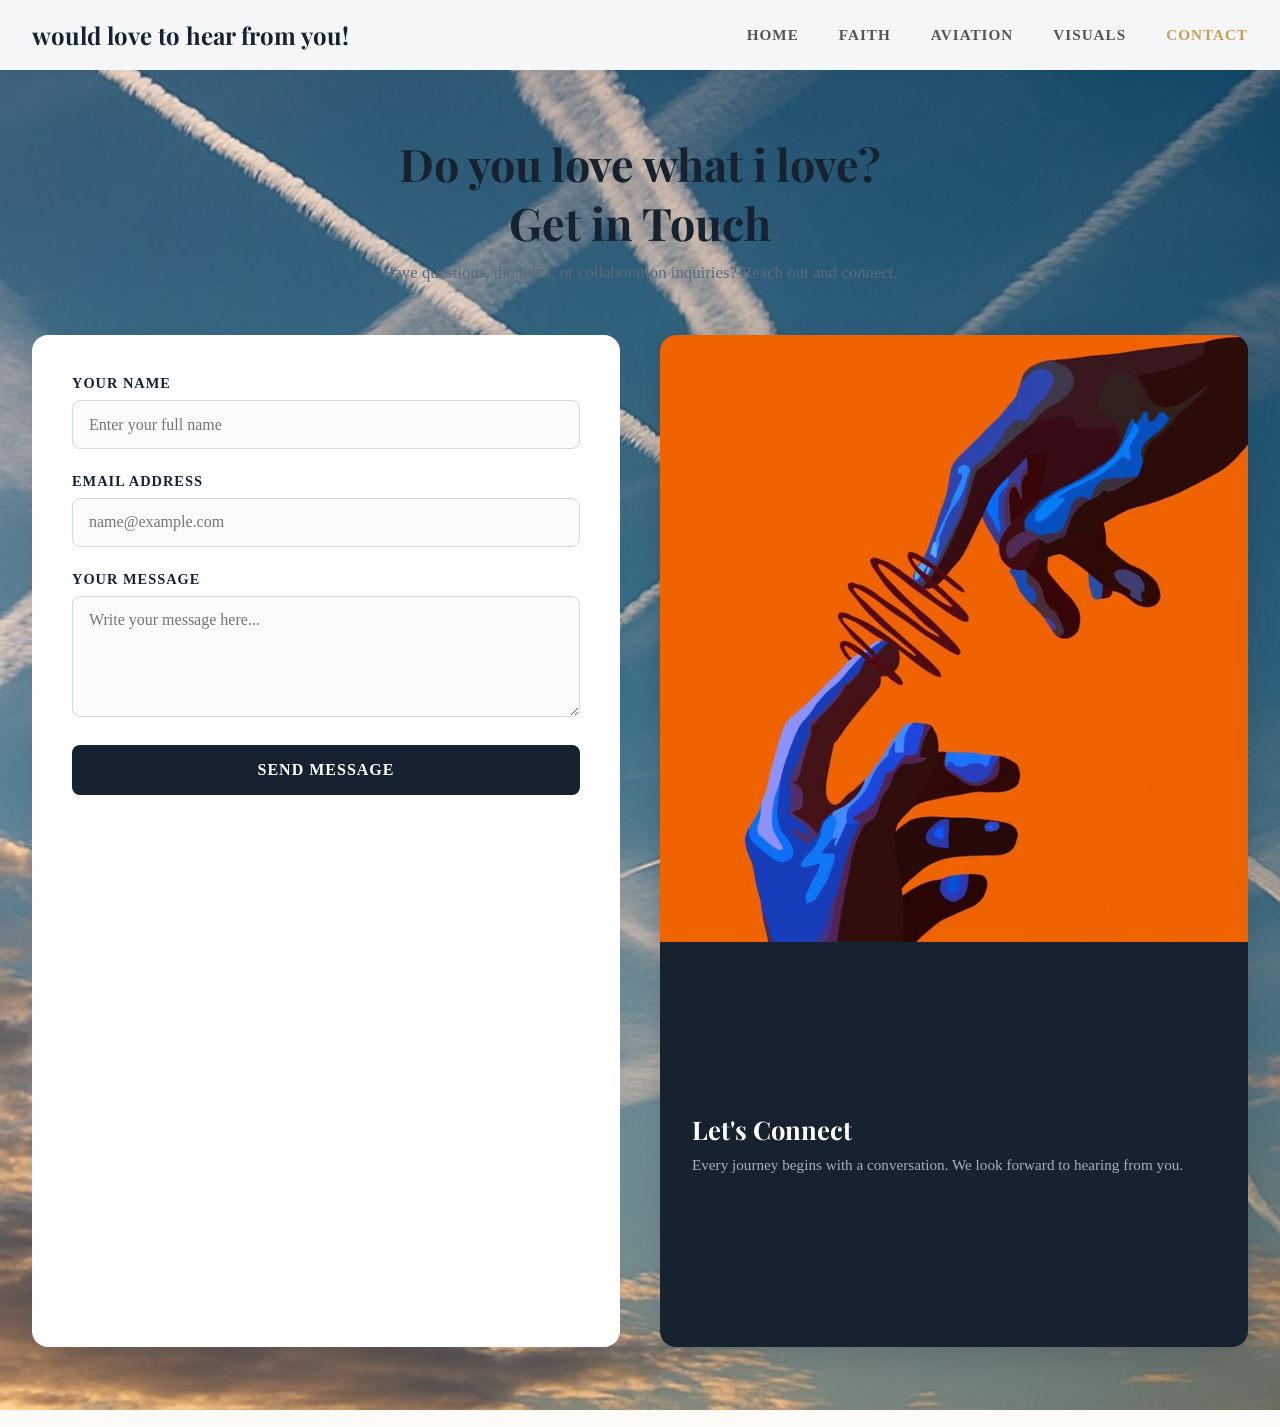
==== pages/contact.html @ ad24d4be "Add contact page and styling" ====
<!DOCTYPE html>
<html lang="en">
<head>
    <meta charset="UTF-8">
    <meta name="viewport" content="width=device-width, initial-scale=1.0">
    <title>Contact | would love to hear from you!</title>

    <!-- Google Fonts -->
    <link rel="preconnect" href="https://fonts.googleapis.com">
    <link rel="preconnect" href="https://fonts.gstatic.com" crossorigin>
    <link href="https://fonts.googleapis.com/css2?family=Playfair+Display:wght@500;600;700&display=swap" rel="stylesheet">

    <!-- Main CSS -->
    <link rel="stylesheet" href="../css/styles.css">
</head>
<body>

    <!-- =========================
         NAVIGATION BAR
         ========================= -->
    <nav class="main-nav">
        <div class="nav-container">
            <a href="../index.html" class="nav-logo">would love to hear from you!</a>
            
            <ul class="nav-links">
                <li><a href="../index.html">Home</a></li>
                <li><a href="faith.html">Faith</a></li>
                <li><a href="aviation.html">Aviation</a></li>
                <li><a href="visuals.html">Visuals</a></li>
                <li><a href="contact.html" class="active">Contact</a></li>
            </ul>
        </div>
    </nav>

    <!-- =========================
         CONTACT PAGE CONTENT
         ========================= -->
    <main>
        <section class="contact-container">
            
            <div class="contact-header">
                <h1>Do you love what i love?<br>Get in Touch</h1>
                <p>Have questions, thoughts, or collaboration inquiries? Reach out and connect.</p>
            </div>

            <div class="contact-grid">
                <!-- Contact Form Box -->
                <div class="contact-form-wrapper">
                    <form action="#" method="POST" class="contact-form">
                        <div class="form-group">
                            <label for="name">Your Name</label>
                            <input type="text" id="name" name="name" required placeholder="Enter your full name">
                        </div>

                        <div class="form-group">
                            <label for="email">Email Address</label>
                            <input type="email" id="email" name="email" required placeholder="name@example.com">
                        </div>

                        <div class="form-group">
                            <label for="message">Your Message</label>
                            <textarea id="message" name="message" rows="5" required placeholder="Write your message here..."></textarea>
                        </div>

                        <button type="submit" class="submit-btn">Send Message</button>
                    </form>
                </div>

                <!-- Image / Info Box -->
                <div class="contact-image-wrapper">
                    <img src="../images/contact-img.jpg" alt="Contact banner image">
                    <div class="contact-info-overlay">
                        <h3>Let's Connect</h3>
                        <p>Every journey begins with a conversation. We look forward to hearing from you.</p>
                    </div>
                </div>
            </div>

        </section>
    </main>

</body>
</html>
---- css/styles.css ----
@import url('https://fonts.googleapis.com/css2?family=Playfair+Display:ital,wght@0,400;0,600;1,400;1,600&display=swap');
* {
    margin: 0;
    padding: 0;
    box-sizing: border-box;
    font-family: 'Georgia', serif;
}

body {
    background-color: #fdfbf7;
    color: #2b2b2b;
}

/* 2. Hero Section (Full Screen Banner) */
.hero-section {
    position: relative;
    height: 100vh;
    display: flex;
    flex-direction: column;
    justify-content: space-between;
    padding: 2rem 4rem;
    color: #ffffff;
    /* Dark gradient over background photo */
    background: linear-gradient(rgba(0, 0, 0, 0.55), rgba(0, 0, 0, 0.55)), 
                url('../images/hero-bg.jpg') center/cover no-repeat #2a2a2a;
                background-position: center 0%;
}

/* 3. Navigation Header (Logo Left, Links Right) */
header {
    display: flex;
    justify-content: space-between;
    align-items: center;
    width: 100%;
    position: sticky;
    top: 0;
    z-index: 1000;
    background: rgba(68, 88, 92, 0.85);
}

.logo a {
    color: #ffffff;
    text-decoration: none;
    font-size: 1.2rem;
    font-weight: 600;
}

header nav ul {
    display: flex;
    list-style: none;
    gap: 2rem;
}

header nav a {
    color: #ffffff;
    text-decoration: none;
    font-size: 1rem;
    font-weight:600;
    opacity: 1;
    text-shadow: 2px 2px 5px rgba(0, 0, 0, 0.8);

    transition: opacity 0.3s;
}

header nav a:hover {
    opacity: 1;
}

/* 4. Hero Center Content */
.hero-content {
    text-align: center;
    max-width: 800px;
    margin: 0 auto;
    padding-bottom: 5rem;
}

.hero-content h1 {
    font-family: 'Playfair Display', Georgia, serif;
    font-size: 4.5rem;
    font-weight: 400;
    line-height: 1.1;
    letter-spacing: -0.5px;
    color: #ffffff;
    margin-bottom: 1.5rem;
}

/* Recreates the sweeping, high-fashion italics from the inspo image */
.hero-content h1 em {
    font-family: 'Playfair Display', Georgia, serif;
    font-style: italic;
    font-weight: 400;
}

.hero-content p {
    font-size: 1.1rem;
    opacity: 0.85;
    margin-bottom: 2rem;
    font-style: italic;
}

/* Hero Button */
.hero-btn {
    display: inline-block;
    padding: 0.8rem 2rem;
    border: 1px solid #ffffff;
    color: #ffffff;
    text-decoration: none;
    font-size: 0.9rem;
    transition: all 0.3s ease;
}

.hero-btn:hover {
    background-color: #ffffff;
    color: #000000;
}

/* 5. Light Section Below Hero */
.intro-section {
    display: flex;
    max-width: 1100px;
    margin: 0 auto;
    padding: 6rem 2rem;
    gap: 4rem;
}

.intro-heading {
    flex: 1;
}

.intro-heading h2 {
    font-size: 2.2rem;
    font-weight: 300;
}

.intro-body {
    flex: 2;
}

.lead-text {
    font-size: 1.3rem;
    line-height: 1.6;
    margin-bottom: 2rem;
}

.intro-details p {
    color: #1f1e1e;
    line-height: 1.7;
    margin-bottom: 1rem;
}
/* Styling for the container holding the logo */
.text-logo {
    color: #ffffff;
    text-decoration: none;
    font-family: 'Playfair Display', Georgia, serif;
    font-size: 1.4rem;
    font-weight: 600;
    letter-spacing: 1px;
    text-transform: uppercase;
}

.text-logo:hover {
    opacity: 0.8;
}
/* Site Footer */
footer {
    text-align: center;
    padding: 2.5rem 1rem;
    margin-top: 4rem;
    background: rgba(255, 255, 255, 0.85);
    backdrop-filter: blur(10px);
    border-top: 1px solid rgba(0, 0, 0, 0.08);
}

footer p {
    font-family: -apple-system, BlinkMacSystemFont, "Segoe UI", Roboto, sans-serif;
    font-size: 0.85rem;
    color: #666666;
    letter-spacing: 0.5px;
    margin: 0;
}

/* ==========================================
   AVIATION PAGE STYLES 
   ========================================== */

/* 1. Navigation Header */
header {
    background-color: #ffffff;
    border-bottom: 1px solid #eaeaea;
}

header nav a, 
.text-logo {
    color: #111111 !important;
    text-shadow: none !important;
}

header nav a.active-link {
    border-bottom: 2px solid #111111;
}

/* 2. White Title Banner & Pill Tag */
.page-banner {
    padding: 5rem 2rem 2rem 2rem;
    text-align: center;
    background-color: #ffffff;
    color: #111111;
}

.category-pill {
    display: inline-block;
    background-color: #4a6b7c;
    color: #ffffff;
    font-size: 0.75rem;
    font-weight: 600;
    padding: 0.35rem 1rem;
    border-radius: 20px;
    text-transform: lowercase;
    margin-bottom: 1.2rem;
}

.page-banner h1 {
    font-family: 'Playfair Display', Georgia, serif;
    font-size: 3.8rem;
    font-weight: 600;
    color: #111111;
    line-height: 1.1;
    letter-spacing: -1px;
    margin-bottom: 1rem;
}

.page-banner p {
    font-size: 1.05rem;
    color: #666666;
    max-width: 550px;
    margin: 0 auto;
}

/* 3. Interactive Hover Image Gallery */
.interactive-gallery {
    display: flex;
    justify-content: center;
    align-items: center;
    gap: 1rem;
    max-width: 1100px;
    margin: 3rem auto;
    height: 420px;
    padding: 0 1rem;
    background-color: #ffffff;
}

.gallery-card {
    position: relative;
    flex: 1;
    height: 320px;
    border-radius: 20px;
    overflow: hidden;
    cursor: pointer;
    transition: flex 0.5s cubic-bezier(0.25, 1, 0.5, 1), 
                height 0.5s cubic-bezier(0.25, 1, 0.5, 1), 
                box-shadow 0.3s ease;
}

.gallery-card img {
    width: 100%;
    height: 100%;
    object-fit: cover;
}

.card-label {
    position: absolute;
    bottom: 20px;
    left: 50%;
    transform: translateX(-50%);
    background: #ffffff;
    color: #111111;
    padding: 0.6rem 1.2rem;
    border-radius: 30px;
    font-size: 0.75rem;
    font-weight: 600;
    letter-spacing: 0.5px;
    text-transform: uppercase;
    white-space: nowrap;
    box-shadow: 0 4px 12px rgba(0, 0, 0, 0.15);
    opacity: 0;
    transition: opacity 0.3s ease;
}

.gallery-card:hover {
    flex: 2.8;
    height: 400px;
    box-shadow: 0 12px 30px rgba(0, 0, 0, 0.2);
}

.gallery-card:hover .card-label {
    opacity: 1;
}

/* 4. Text Content Section */
.content-container {
    background-color: #ffffff;
    max-width: 1000px;
    margin: 0 auto;
    padding: 2rem 2rem 5rem 2rem;
}

/* 5. Mobile Responsiveness */
@media (max-width: 768px) {
    .interactive-gallery {
    display: flex !important;
    flex-direction: row !important;
    justify-content: center;
    align-items: center;
    gap: 1rem;
    max-width: 1100px;
    margin: 3rem auto;
    height: 420px;
    padding: 0 1rem;
}
    

    .gallery-card,
    .gallery-card:hover {
        width: 100%;
        height: 220px;
        flex: none;
    }

    .card-label {
        opacity: 1;
    }
}
    /* Full-Page Background Image */
body {
    background-image: url('../images/sky-bg.jpeg'); /* Replace with your exact image file name */
    background-size: cover;          /* Scales the image to cover the entire viewport */
    background-position: center;     /* Centers the image on the screen */
    background-repeat: no-repeat;    /* Prevents the image from repeating/tiling */
    background-attachment: fixed;    /* Keeps the image still while the user scrolls */
    min-height: 100vh;

}

/* ==========================================
   faith PAGE STYLES 
   ========================================== */
/* Smooth Scroll */
html {
    scroll-behavior: smooth;
}

body.faith-page-body {
    background: linear-gradient(rgba(13, 19, 26, 0.75), rgba(13, 19, 26, 0.75)), 
                url('../images/pale-bg (3).jpg') center/cover no-repeat fixed !important;
    color: #ffffff;
    margin: 0;
    padding: 0;
}

/* Header Overlay */
.faith-header {
    position: absolute;
    top: 0;
    left: 0;
    width: 100%;
    display: flex;
    justify-content: space-between;
    align-items: center;
    padding: 1.8rem 3.5rem;
    z-index: 100;
    background: transparent;
}

.faith-header .logo a {
    color: #ffffff;
    font-size: 1.2rem;
    font-weight: 800;
    text-decoration: none;
    letter-spacing: 1.5px;
}

.faith-header nav {
    display: flex;
    gap: 1.8rem;
}

.faith-header nav a {
    color: #ffffff;
    text-decoration: none;
    font-weight: 700;
    font-size: 0.95rem;
}

.faith-header nav a.active {
    border-bottom: 2px solid #ffffff;
    padding-bottom: 2px;
}

/* Hero Section with Pale Fixed Background Photo */

.faith-hero {
    position: relative;
    width: 100%;
    min-height: 100vh; /* Changed from height: 100vh */
    padding: 6rem 1rem 3rem 1rem; /* Gives space for header and scroll button */
    overflow: visible;
    background: transparent;
    display: flex;
    flex-direction: column;
    justify-content: center;
    align-items: center;
    box-sizing: border-box;
}
    .hero-header-text {
    margin-top: 2rem;
}

.hero-header-text h1 {
    font-family: 'Playfair Display', Georgia, serif;
    font-size: 3.5rem;
    font-weight: 800;
    margin-bottom: 1.5rem;
    z-index: 20;
    position: relative;
    text-shadow: 0 4px 15px rgba(0,0,0,0.6);
}

/* Swipable Carousel Card Container */
.carousel-wrapper {
    position: relative;
    width: 85%;
    max-width: 500px;
    height: 420px;
    z-index: 20;
    display: flex;
    justify-content: center;
    align-items: flex-start;
}


.slide {
   position: absolute;
    top: 0;
    left: 0;
    width: 100%;
    height: 100%;
    overflow: visible;
    display: flex;
    justify-content: center;
    align-items: flex-start; /* Keeps the card anchored cleanly */
    opacity: 0;
    transition: opacity 0.6s ease-in-out;
    pointer-events: none;
}

.slide.active {
    opacity: 1;
    pointer-events: auto;
}

.slide-card {
    display: flex;
    flex-direction: column;
    align-items: center;
    width: 100%;
    position: relative; /* Enables z-index layering */
    z-index: 25;         /* Elevates card above triangles (z-index: 10) */
    overflow: visible;
}

.slide-card img {
    width: 100%;
    height: 300px;
    object-fit: cover;
    border-radius: 12px;
    box-shadow: 0 10px 30px rgba(0,0,0,0.6);
    flex-shrink: 0;
}

.card-label {
   margin-top: 1rem;
    background-color: #ffffff;
    color: #111111;
    font-size: 0.75rem;
    font-weight: 800;
    letter-spacing: 1.5px;
    padding: 0.6rem 1.6rem;
    border-radius: 50px;
    box-shadow: 0 4px 15px rgba(0,0,0,0.3);
    white-space: nowrap; /* Prevents text wrapping */
    position: relative;
    z-index: 30;
    flex-shrink: 0;
}

/* Arrows */
.arrow {
    position: absolute;
    top: 150px;
    transform: translateY(-50%);
    background: rgba(0, 0, 0, 0.6);
    color: #ffffff;
    border: none;
    font-size: 1.5rem;
    padding: 0.8rem 1rem;
    cursor: pointer;
    z-index: 30;
    border-radius: 8px;
    transition: background-color 0.3s;
}

.arrow:hover {
    background-color: #c5a059;
}

.prev-btn { left: -50px; }
.next-btn { right: -50px; }

/* Scroll Down Button */
.scroll-btn {
    position: relative;
    z-index: 20;
    margin-top: 1.5rem;
    background-color: #c5a059;
    color: #ffffff;
    padding: 0.75rem 2rem;
    font-size: 0.8rem;
    font-weight: 800;
    letter-spacing: 1.5px;
    border-radius: 50px;
    text-decoration: none;
    box-shadow: 0 4px 15px rgba(0, 0, 0, 0.4);
    transition: transform 0.2s, background 0.2s;
}

.scroll-btn:hover {
    background-color: #d8b268;
    transform: translateY(-3px);
}

/* Corner Triangles */
.triangle-left {
    position: absolute;
    bottom: 0;
    left: 0;
    width: 0;
    height: 0;
    border-bottom: 25vh solid #c5a059;
    border-right: 25vw solid transparent;
    z-index: 5;
    pointer-events: none;
}

.triangle-right {
    position: absolute;
    bottom: 0;
    right: 0;
    width: 0;
    height: 0;
    border-bottom: 25vh solid #c5a059;
    border-left: 25vw solid transparent;
    z-index: 5;
    pointer-events: none;
}

/* Bottom Gallery Section */
.faith-gallery-section {
    background: transparent;
    padding: 5rem 3rem 8rem 3rem;
    max-width: 1200px;
    margin: 0 auto;
    position: relative;
    z-index: 20;
}

.section-title {
    text-align: center;
    margin-bottom: 3.5rem;
}

.section-title h2 {
    font-family: 'Playfair Display', Georgia, serif;
    font-size: 2.5rem;
    letter-spacing: 1px;
    margin-bottom: 0.5rem;
}

.title-divider {
    width: 60px;
    height: 3px;
    background-color: #c5a059;
    margin: 0 auto;
}

.faith-grid {
    display: grid;
    grid-template-columns: repeat(auto-fit, minmax(260px, 1fr));
    gap: 2.5rem;
}

.grid-card {
    background-color: #16202c;
    border-radius: 12px;
    overflow: hidden;
    box-shadow: 0 8px 25px rgba(0, 0, 0, 0.3);
    transition: transform 0.3s ease;
}

.grid-card:hover {
    transform: translateY(-6px);
}

.img-wrapper {
    width: 100%;
    height: 220px;
    overflow: hidden;
}

.img-wrapper img {
    width: 100%;
    height: 100%;
    object-fit: cover;
}

.card-info {
    padding: 1.5rem;
}

.card-info h3 {
    font-family: 'Playfair Display', Georgia, serif;
    font-size: 1.3rem;
    margin-bottom: 0.6rem;
    color: #c5a059;
}

.card-info p {
    font-size: 0.9rem;
    line-height: 1.5;
    color: #c2c9d1;
    margin: 0;
}



/* ==========================================
   VISUALS PAGE STYLES 
   ========================================== */

/* ==========================================
   PAGE-SPECIFIC FULL BACKGROUND
   ========================================== */

html.page-visuals,
body.page-visuals {
    background-image: none !important;
    background-color: #f4f6f8;
    min-height: 100vh;
    margin: 0;
}

/* ==========================================
   NAVIGATION BAR
   ========================================== */

.main-nav {
    background-color: #f4f6f8;
    box-shadow: 0 2px 10px rgba(0, 0, 0, 0.03);
    position: sticky;
    top: 0;
    z-index: 1000;
}

.nav-container {
    max-width: 1280px;
    margin: 0 auto;
    padding: 1.2rem 2rem;
    display: flex;
    justify-content: space-between;
    align-items: center;
}

.nav-logo {
    font-family: 'Playfair Display', Georgia, serif;
    font-size: 1.5rem;
    font-weight: 700;
    color: #162230;
    text-decoration: none;
}

.nav-links {
    list-style: none;
    display: flex;
    gap: 2.5rem;
    margin: 0;
    padding: 0;
}

.nav-links a {
    text-decoration: none;
    color: #555555;
    font-size: 0.95rem;
    font-weight: 600;
    text-transform: uppercase;
    letter-spacing: 1px;
    transition: color 0.3s ease;
}

.nav-links a:hover,
.nav-links a.active {
    color: #c5a059;
}

/* ==========================================
   CLEAN TITLE HEADER (No dark block)
   ========================================== */

.page-header {
    text-align: center;
    padding: 40px 2rem 10px;
}

.page-header h1 {
    font-family: 'Playfair Display', Georgia, serif;
    font-size: 2.8rem;
    color: #162230;
    margin: 0.3rem 0 0 0;
}

/* ==========================================
   4-GRID CARDS (Positioned right at the top)
   ========================================== */

.visuals-bento-container {
    width: 90%;
    max-width: 1200px;
    margin: 20px auto 60px;
    display: grid;
    grid-template-columns: repeat(12, 1fr);
    gap: 28px;
}

.visual-card {
    background-color: #162230;
    border-radius: 16px;
    overflow: hidden;
    position: relative;
    display: flex;
    flex-direction: column;
    box-shadow: 0 10px 30px rgba(0, 0, 0, 0.3);
    transition: transform 0.35s ease, box-shadow 0.35s ease;
}

.span-8 {
    grid-column: span 8;
}

.span-4 {
    grid-column: span 4;
}

.visual-card:hover {
    transform: translateY(-6px);
    box-shadow: 0 15px 40px rgba(0, 0, 0, 0.45);
}

.visual-img-wrapper {
    width: 100%;
    height: 320px;
    overflow: hidden;
}

.visual-img-wrapper img {
    width: 100%;
    height: 100%;
    object-fit: cover;
    display: block;
    transition: transform 0.5s ease;
}

.visual-card:hover .visual-img-wrapper img {
    transform: scale(1.04);
}

.visual-card-info {
    padding: 1.6rem 1.8rem;
}

.visual-tag {
    display: inline-block;
    font-size: 0.68rem;
    font-weight: 800;
    letter-spacing: 2px;
    color: #c5a059;
    margin-bottom: 0.4rem;
}

.visual-card h3 {
    font-family: 'Playfair Display', Georgia, serif;
    font-size: 1.4rem;
    color: #ffffff;
    margin: 0 0 0.5rem 0;
}

.visual-card p {
    font-size: 0.88rem;
    line-height: 1.5;
    color: #a3b1c2;
    margin: 0;
}

/* ==========================================
   BOTTOM MEDIUM FEATURED CARD
   ========================================== */

/* PASTE THIS NEW BLOCK */
.visual-feature-section {
    width: 90%;
    max-width: 1200px;
    margin: 40px auto 80px;
    display: flex;
    flex-direction: column;
    gap: 28px;
}

/* 2 Vertical Cards Row */
.vertical-cards-row {
    display: grid;
    grid-template-columns: repeat(2, 1fr);
    gap: 28px;
}

.vertical-card .visual-img-wrapper {
    height: 360px;
}

/* 1 Horizontal Split Card */
.horizontal-split-card {
    display: grid;
    grid-template-columns: 1fr 1fr;
    align-items: center;
}

.horizontal-split-card .split-img-wrapper {
    width: 100%;
    height: 100%;
    min-height: 280px;
    overflow: hidden;
}

.horizontal-split-card .split-img-wrapper img {
    width: 100%;
    height: 100%;
    object-fit: cover;
    display: block;
    transition: transform 0.5s ease;
}

.horizontal-split-card:hover .split-img-wrapper img {
    transform: scale(1.04);
}

.split-card-info {
    padding: 2.5rem;
}

.split-card-info h3 {
    font-family: 'Playfair Display', Georgia, serif;
    font-size: 1.5rem;
    color: #ffffff;
    margin: 0.4rem 0 0.8rem 0;
}

.split-card-info p {
    font-size: 0.9rem;
    line-height: 1.6;
    color: #a3b1c2;
    margin: 0;
}

/* ==========================================
   RESPONSIVE (Tablet & Mobile)
   ========================================== */

@media (max-width: 900px) {
    .visuals-bento-container {
        grid-template-columns: repeat(2, 1fr);
    }

    .span-8,
    .span-4 {
        grid-column: span 1;
    }

    .page-header h1 {
        font-size: 2.2rem;
    }

    .nav-links {
        gap: 1.2rem;
    }

    .vertical-cards-row {
        grid-template-columns: 1fr;
    }

    .horizontal-split-card {
        grid-template-columns: 1fr;
    }

    .horizontal-split-card .split-img-wrapper {
        height: 240px;
    }

    .split-card-info {
        padding: 1.5rem;
    }
}
@media (max-width: 600px) {
    .nav-container {
        flex-direction: column;
        gap: 0.8rem;
    }

    .page-header {
        padding: 20px 1rem 0;
    }

    .page-header h1 {
        font-size: 1.8rem;
    }

    .visuals-bento-container {
        grid-template-columns: 1fr;
        gap: 1.2rem;
        margin-bottom: 40px;
    }

    .visual-img-wrapper {
        height: 250px;
    }
}
/* ==========================================
   CONTACT PAGE STYLES
   ========================================== */

.contact-container {
    max-width: 1280px;
    margin: 0 auto;
    padding: 4rem 2rem 5rem 2rem;
}

.contact-header {
    text-align: center;
    max-width: 600px;
    margin: 0 auto 3rem auto;
}

.contact-header h1 {
    font-family: 'Playfair Display', Georgia, serif;
    font-size: 2.8rem;
    color: #162230;
    margin: 0 0 0.5rem 0;
}

.contact-header p {
    font-size: 1.05rem;
    color: #5a6b7c;
    margin: 0;
    line-height: 1.6;
}

.contact-grid {
    display: grid;
    grid-template-columns: 1fr 1fr;
    gap: 2.5rem;
    align-items: stretch;
}

.contact-form-wrapper {
    background-color: #ffffff;
    padding: 2.5rem;
    border-radius: 16px;
    box-shadow: 0 10px 30px rgba(0, 0, 0, 0.05);
}

.form-group {
    margin-bottom: 1.5rem;
}

.form-group label {
    display: block;
    font-size: 0.9rem;
    font-weight: 600;
    color: #162230;
    margin-bottom: 0.5rem;
    text-transform: uppercase;
    letter-spacing: 1px;
}

.form-group input,
.form-group textarea {
    width: 100%;
    padding: 0.9rem 1rem;
    border: 1px solid #d1d9e0;
    border-radius: 8px;
    font-size: 1rem;
    font-family: inherit;
    color: #162230;
    background-color: #f9fbfd;
    box-sizing: border-box;
    transition: border-color 0.3s ease, box-shadow 0.3s ease;
}

.form-group input:focus,
.form-group textarea:focus {
    outline: none;
    border-color: #c5a059;
    box-shadow: 0 0 0 3px rgba(197, 160, 89, 0.15);
}

.submit-btn {
    width: 100%;
    background-color: #162230;
    color: #ffffff;
    border: none;
    padding: 1rem;
    font-size: 1rem;
    font-weight: 600;
    text-transform: uppercase;
    letter-spacing: 1px;
    border-radius: 8px;
    cursor: pointer;
    transition: background-color 0.3s ease, transform 0.2s ease;
}

.submit-btn:hover {
    background-color: #c5a059;
    transform: translateY(-2px);
}

/* Contact Image Wrapper Box */
.contact-image-wrapper {
    background-color: #162230;
    border-radius: 16px;
    overflow: hidden;
    position: relative;
    display: flex;
    flex-direction: column;
    box-shadow: 0 10px 30px rgba(0, 0, 0, 0.15);
    min-height: 400px;
}

.contact-image-wrapper img {
    width: 100%;
    height: 60%;
    object-fit: cover;
    display: block;
}

.contact-info-overlay {
    padding: 2rem;
    color: #ffffff;
    flex-grow: 1;
    display: flex;
    flex-direction: column;
    justify-content: center;
}

.contact-info-overlay h3 {
    font-family: 'Playfair Display', Georgia, serif;
    font-size: 1.6rem;
    margin: 0 0 0.5rem 0;
    color: #ffffff;
}

.contact-info-overlay p {
    font-size: 0.95rem;
    color: #a3b1c2;
    margin: 0;
    line-height: 1.5;
}

/* Responsive adjustments */
@media (max-width: 900px) {
    .contact-grid {
        grid-template-columns: 1fr;
    }
}
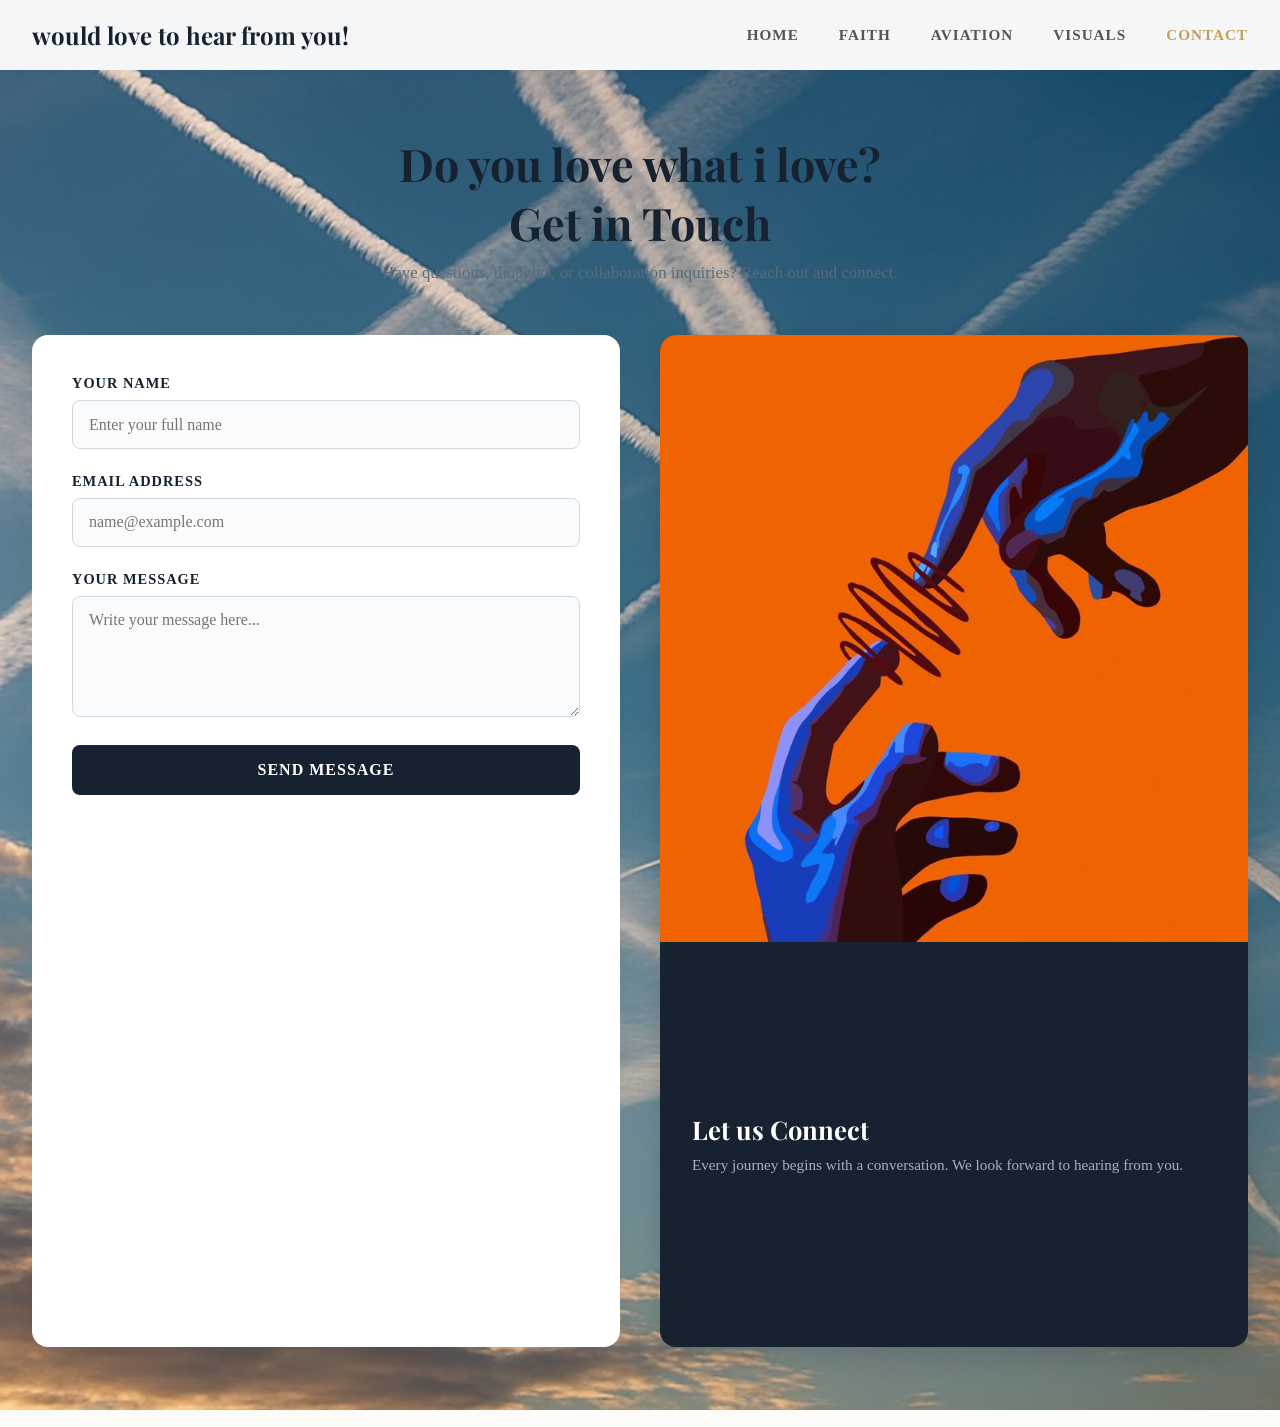
==== commit 26f71f86: "Fix grammar in contact page" ====
--- a/pages/contact.html
+++ b/pages/contact.html
@@ -70,7 +70,7 @@
                 <div class="contact-image-wrapper">
                     <img src="../images/contact-img.jpg" alt="Contact banner image">
                     <div class="contact-info-overlay">
-                        <h3>Let's Connect</h3>
+                        <h3>Let us Connect</h3>
                         <p>Every journey begins with a conversation. We look forward to hearing from you.</p>
                     </div>
                 </div>
